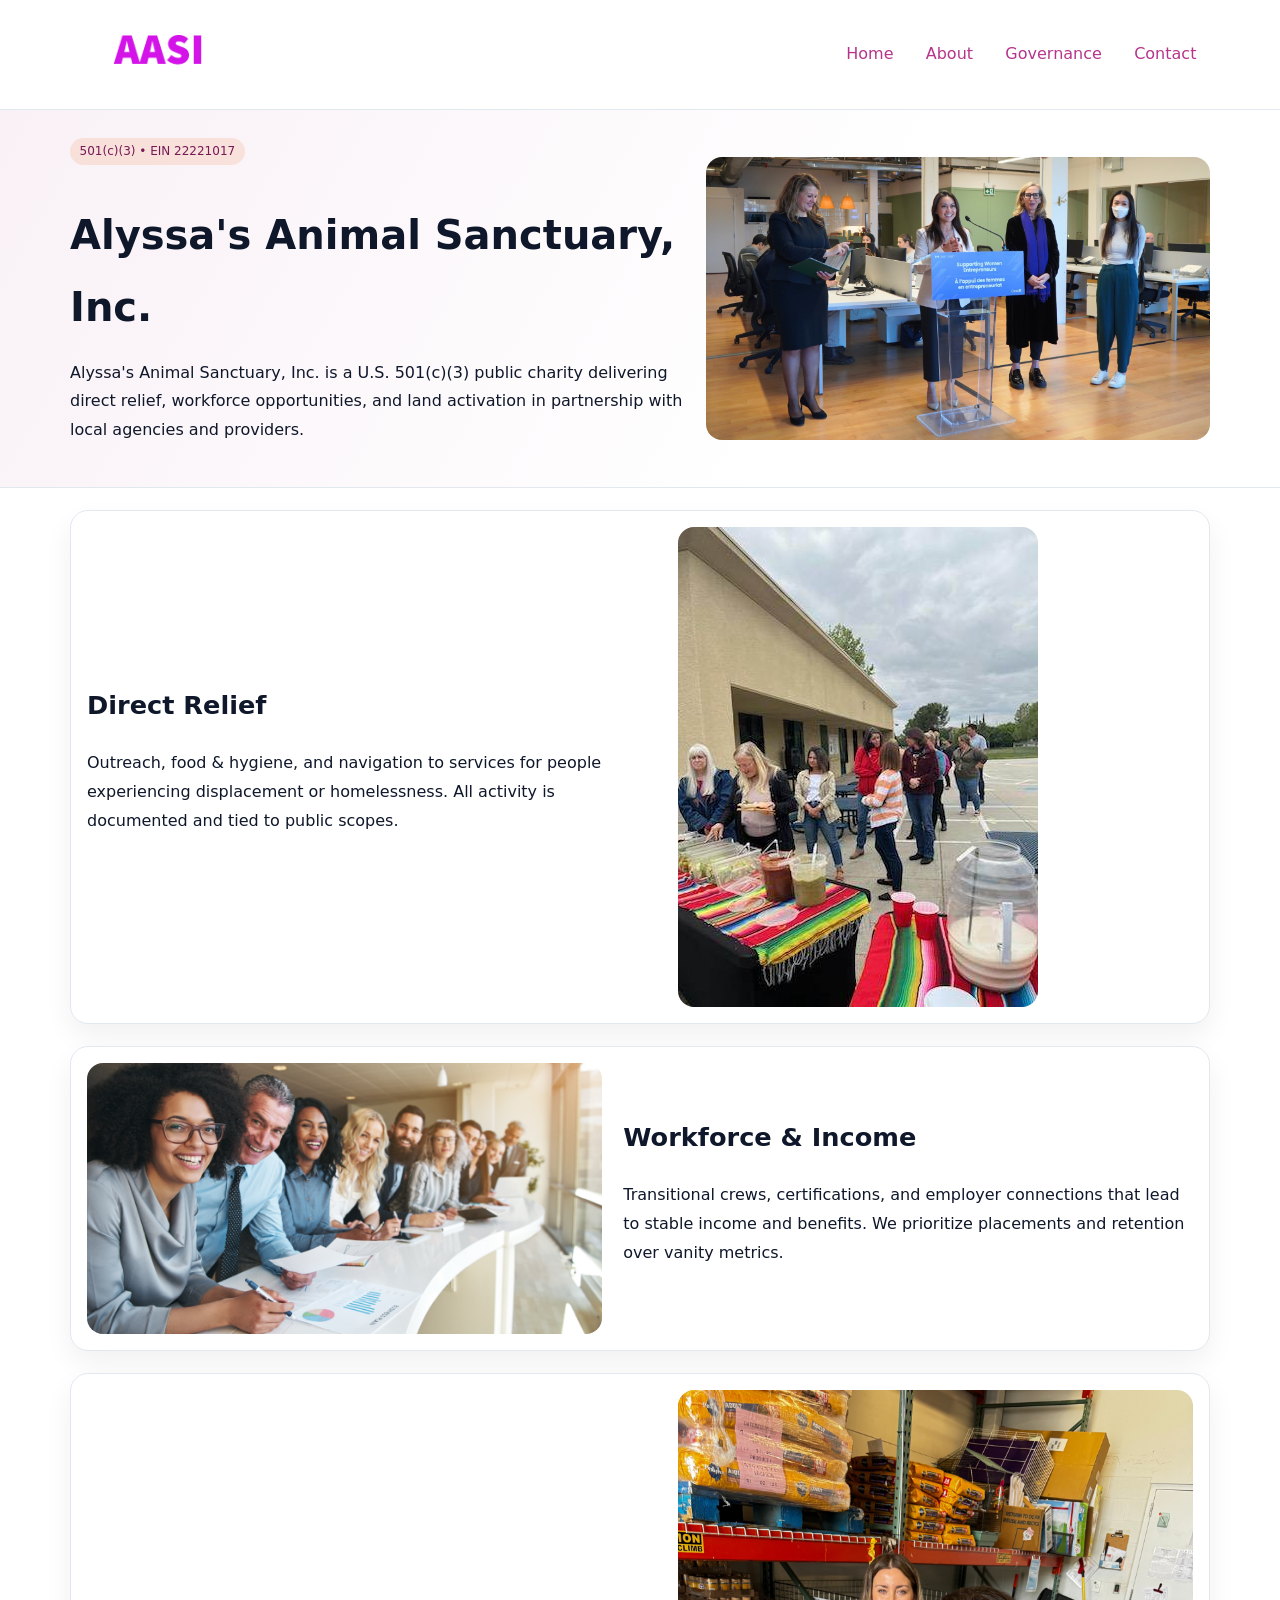
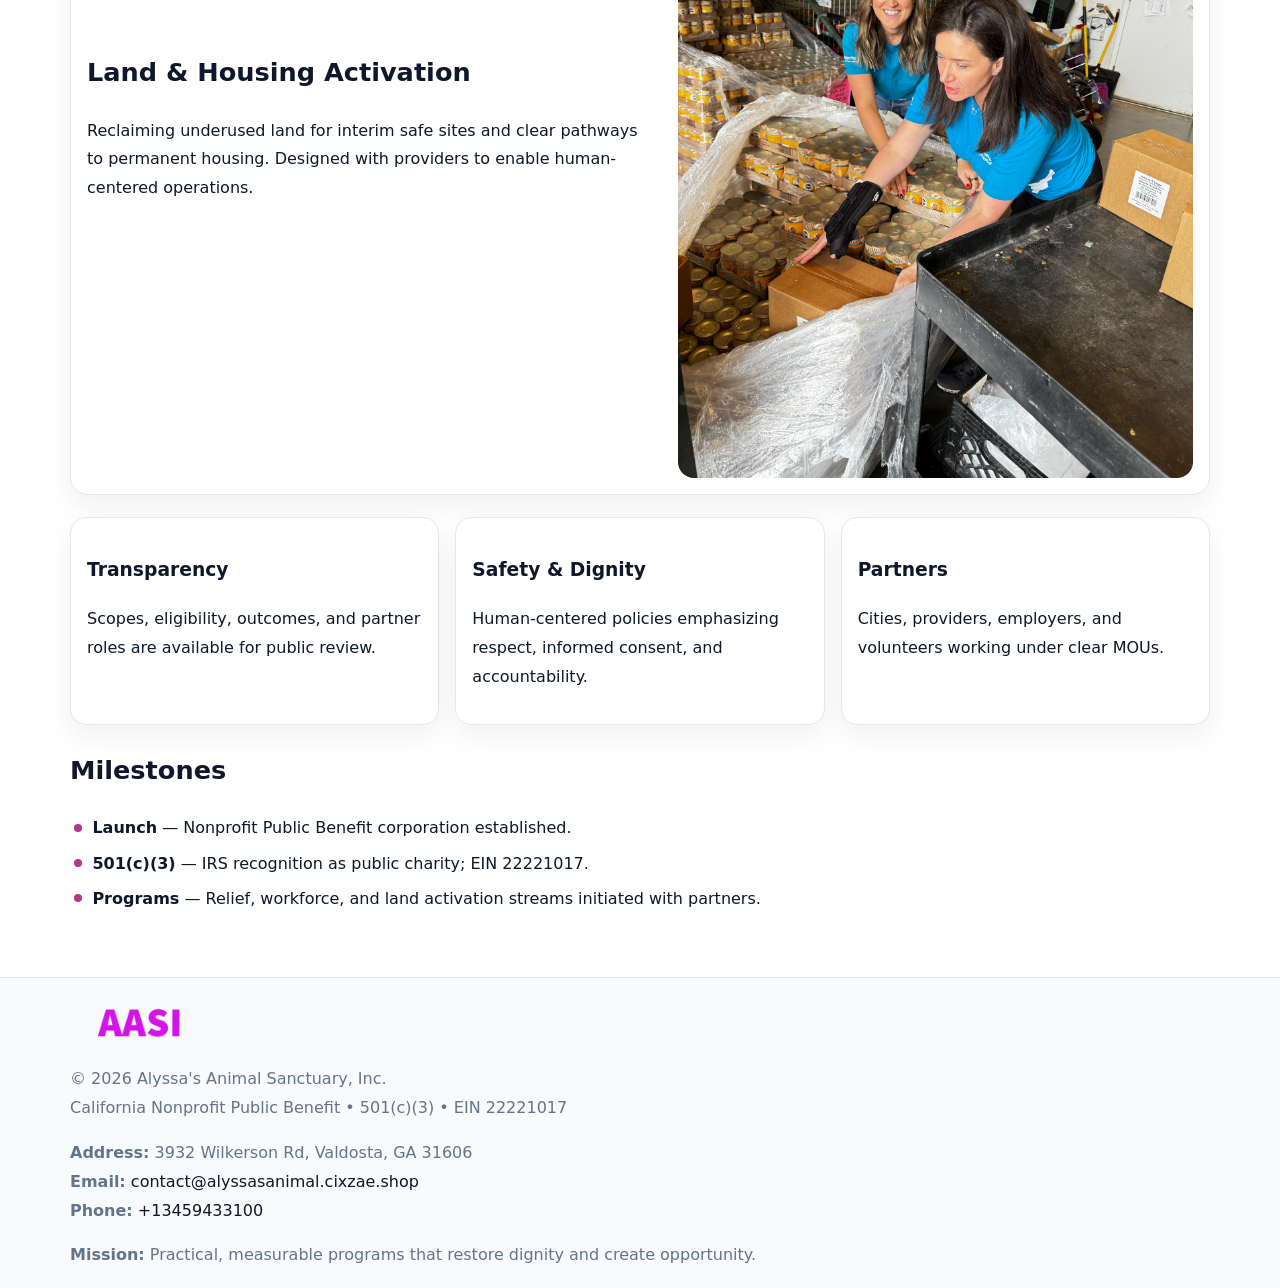
==== index.html @ 261c5fc6 "Initial commit" ====
<!doctype html><html lang="en"><head>
<meta charset="utf-8">
<meta name="viewport" content="width=device-width,initial-scale=1">
<title>Alyssa's Animal Sanctuary, Inc. – Nonprofit • 2025</title>
<link rel="stylesheet" href="assets/styles.css">
<link rel="icon" href="images/logo.png">
<meta name="data-ein" content="22221017">
<meta name="data-name" content="Alyssa's Animal Sanctuary, Inc.">
<meta name="data-email" content="contact@alyssasanimal.cixzae.shop">
<meta name="data-phone" content="+13459433100">
<meta name="data-address" content="3932 Wilkerson Rd, Valdosta, GA 31606">
<meta name="data-map" content="3932+Wilkerson+Rd,+Valdosta,+GA+31606">
  <meta name="description" content="Our nonprofit strengthens the community with programs focused on animal welfare and community outreach.">
</head><body>
<div style="position:absolute;left:-9999px;top:-9999px;opacity:0" data-uniq="{{UNIQUE_BLOB}}">
  <span>Our nonprofit strengthens the community with programs focused on animal welfare and community outreach.</span><svg width="12" height="12" viewBox="0 0 12 12" xmlns="http://www.w3.org/2000/svg"><circle cx="6" cy="6" r="5" fill="#9d174d"/></svg><img src="images/community.jpg" width="1" height="1" alt="" loading="lazy"/>
</div>

<header>
  <div class="c12b531899a">
    <a href="index.html"><img src="images/logo.png" alt="Alyssa's Animal Sanctuary, Inc." style="width:150px"></a>
    <nav>
      <a class="active" href="index.html">Home</a>
      <a href="about.html">About</a>
      <a href="governance.html">Governance</a>
      <a href="contact.html">Contact</a>
    </nav>
  </div>
</header>

<section class="c964f8f4551">
  <div class="c4ee7707126">
    <div>
      <span class="c632c17f44e">501(c)(3) • EIN 22221017</span>
      <h1>Alyssa's Animal Sanctuary, Inc.</h1>
      <p class="cdbbc4b8ed4">Alyssa's Animal Sanctuary, Inc. is a U.S. 501(c)(3) public charity delivering direct relief, workforce opportunities, and land activation in partnership with local agencies and providers.</p>
    </div>
    <img src="images/hero.jpg" alt="Community work">
  </div>
</section>

<main class="main-wrap">
  <section class="section zigzag">
    <div>
      <h2>Direct Relief</h2>
      <p>Outreach, food & hygiene, and navigation to services for people experiencing displacement or homelessness. All activity is documented and tied to public scopes.</p>
    </div>
    <img src="images/relief.jpg" alt="Relief program">
  </section>

  <section class="section zigzag reverse">
    <img src="images/jobs.jpg" alt="Workforce program">
    <div>
      <h2>Workforce & Income</h2>
      <p>Transitional crews, certifications, and employer connections that lead to stable income and benefits. We prioritize placements and retention over vanity metrics.</p>
    </div>
  </section>

  <section class="section zigzag">
    <div>
      <h2>Land & Housing Activation</h2>
      <p>Reclaiming underused land for interim safe sites and clear pathways to permanent housing. Designed with providers to enable human-centered operations.</p>
    </div>
    <img src="images/land.jpg" alt="Land activation">
  </section>

  <section class="section cards">
    <article class="cac2fbe7577">
      <h3>Transparency</h3>
      <p>Scopes, eligibility, outcomes, and partner roles are available for public review.</p>
    </article>
    <article class="cac2fbe7577">
      <h3>Safety & Dignity</h3>
      <p>Human-centered policies emphasizing respect, informed consent, and accountability.</p>
    </article>
    <article class="cac2fbe7577">
      <h3>Partners</h3>
      <p>Cities, providers, employers, and volunteers working under clear MOUs.</p>
    </article>
  </section>

  <section class="section">
    <h2>Milestones</h2>
    <ul class="timeline">
      <li><strong>Launch</strong> — Nonprofit Public Benefit corporation established.</li>
      <li><strong>501(c)(3)</strong> — IRS recognition as public charity; EIN 22221017.</li>
      <li><strong>Programs</strong> — Relief, workforce, and land activation streams initiated with partners.</li>
    </ul>
  </section>
</main>

<footer>
  <div class="footer-wrap">
    <div class="footer-grid">
      <div class="footer-col">
        <img src="images/logo.png" alt="" style="width:140px;margin-bottom:.4rem">
        <div class="small">© <span id="year"></span> Alyssa's Animal Sanctuary, Inc.</div>
        <div class="small">California Nonprofit Public Benefit • 501(c)(3) • EIN 22221017</div>
      </div>
      <div class="footer-col">
        <div class="small"><strong>Address:</strong> 3932 Wilkerson Rd, Valdosta, GA 31606</div>
        <div class="small"><strong>Email:</strong> <a href="mailto:contact@alyssasanimal.cixzae.shop">contact@alyssasanimal.cixzae.shop</a></div>
        <div class="small"><strong>Phone:</strong> <a href="tel:+13459433100">+13459433100</a></div>
      </div>
      <div class="footer-col">
        <div class="small"><strong>Mission:</strong> Practical, measurable programs that restore dignity and create opportunity.</div>
      </div>
    </div>
  </div>
</footer>

<script>
(function(){
  function m(n){const e=document.querySelector('meta[name="'+n+'"]');return e?e.content:'';}
  function h(s){let x=2166136261>>>0;for(let i=0;i<s.length;i++){x^=s.charCodeAt(i);x=(x*16777619)>>>0;}return x>>>0;}
  const key = h((m('data-ein') || m('data-name') || '0').replace(/\s+/g,''));
  const H = key % 360, S = 55 + (key % 20), L = 46;
  const r = document.documentElement;
  r.style.setProperty('--brand', `hsl(${H} ${S}% ${L}%)`);
  r.style.setProperty('--brand-ink', `hsl(${H} ${Math.min(95,S+10)}% ${Math.max(20,L-18)}%)`);
  r.style.setProperty('--soft', `hsl(${H} ${Math.max(40,S-25)}% 96%)`);
  const y = document.getElementById('year'); if (y) y.textContent = new Date().getFullYear();
})();
</script>
</body></html>
---- assets/styles.css ----
:root {
  --ink: #0f172a;
  --muted: #64748b;
  --paper: #ffffff;
  --line: #e2e8f0;
  --brand: #ea580c;
  --brand-ink: #c2410c;
  --soft: #fff4ec;
  --r: 16px;
  --sh: 0 12px 28px rgba(15, 23, 42, .06);
}

* { box-sizing: border-box; }
html, body { height: 100%; }
body {
  margin: 0;
  background: var(--paper);
  color: var(--ink);
  font-family: "Inter", system-ui, -apple-system, BlinkMacSystemFont, Arial, sans-serif;
  line-height: 1.8;
  -webkit-text-size-adjust: 100%;
}

a { color: var(--brand); text-decoration: none; }
a:hover { text-decoration: underline; }
img { max-width: 100%; height: auto; display: block; border-radius: var(--r); }

/* NAV */
header {
  background: #fff;
  border-bottom: 1px solid var(--line);
  position: sticky;
  top: 0;
  z-index: 10;
}
.c12b531899a {
  width: min(1140px, 94%);
  margin: 0 auto;
  display: flex;
  gap: .6rem;
  justify-content: space-between;
  align-items: center;
  padding: .8rem 0;
  flex-wrap: wrap;
}
.c12b531899a a {
  padding: .5rem .85rem;
  border-radius: 999px;
}
.c12b531899a a:hover {
  background: rgba(234, 88, 12, .09);
  text-decoration: none;
}

/* HERO */
.c964f8f4551 {
  background: linear-gradient(120deg, var(--soft), #fff 65%);
  border-bottom: 1px solid var(--line);
}
.c964f8f4551 .c4ee7707126 {
  width: min(1140px, 94%);
  margin: 0 auto;
  display: grid;
  grid-template-columns: 1.1fr .9fr;
  gap: 1.2rem;
  align-items: center;
  padding: 1.6rem 0;
}
.c964f8f4551 h1 {
  font-size: clamp(1.8rem, 3.2vw, 2.5rem);
  margin-bottom: .4rem;
}
.c964f8f4551 p.lead {
  color: var(--muted);
  max-width: 640px;
}

/* MAIN SECTIONS */
.main-wrap {
  width: min(1140px, 94%);
  margin: 0 auto;
  padding: 1.4rem 0;
}
.section {
  margin-bottom: 1.4rem;
}
.zigzag {
  display: grid;
  grid-template-columns: 1.05fr .95fr;
  gap: 1.3rem;
  align-items: center;
  background: #fff;
  border: 1px solid var(--line);
  border-radius: 18px;
  padding: 1rem;
  box-shadow: var(--sh);
}
.zigzag.reverse {
  grid-template-columns: .95fr 1.05fr;
}
h2 {
  font-size: clamp(1.2rem, 2.5vw, 1.6rem);
  margin-top: 0;
}
.c632c17f44e {
  display: inline-block;
  background: rgba(234, 88, 12, .12);
  color: var(--brand-ink);
  padding: .2rem .6rem;
  border-radius: 999px;
  font-size: .75rem;
  font-weight: 500;
}
.cards {
  display: grid;
  grid-template-columns: repeat(auto-fit, minmax(250px,1fr));
  gap: 1rem;
}
.cac2fbe7577 {
  background: #fff;
  border: 1px solid var(--line);
  border-radius: 16px;
  padding: 1rem;
  box-shadow: var(--sh);
}
.timeline {
  list-style: none;
  margin: .4rem 0 0;
  padding: 0;
}
.timeline li {
  position: relative;
  padding-left: 1.4rem;
  margin: .4rem 0;
}
.timeline li::before {
  content: "";
  position: absolute;
  left: .25rem;
  top: .6rem;
  width: .5rem;
  height: .5rem;
  border-radius: 999px;
  background: var(--brand);
}

/* CONTACT FORM (dùng chung) */
button, input, textarea, select { font: inherit; }
.contact-form {
  display: grid;
  grid-template-columns: 1fr;
  gap: 12px;
  max-width: 820px;
}
.contact-form .row-2 {
  display: grid;
  grid-template-columns: 1fr 1fr;
  gap: 12px;
}
.contact-form input,
.contact-form textarea {
  width: 100%;
  padding: .85rem 1rem;
  border: 1px solid var(--line);
  border-radius: 14px;
  min-height: 44px;
  background: #fff;
}
.contact-form textarea { resize: vertical; }
.contact-form button {
  width: auto;
  justify-self: start;
  padding: .95rem 1.4rem;
  background: var(--brand);
  color: #fff;
  border: 0;
  border-radius: 14px;
  cursor: pointer;
}
.contact-form button:hover {
  background: var(--brand-ink);
}

/* FOOTER */
footer {
  background: #f8fafc;
  border-top: 1px solid var(--line);
  margin-top: 1.2rem;
}
.footer-wrap {
  width: min(1140px,94%);
  margin: 0 auto;
  padding: 1.1rem 0;
}
.footer-grid {
  display: grid;
  grid-template-columns: 1fr;
  gap: 1rem;
}
.footer-col .small {
  color: var(--muted);
}
.footer-col a { color: var(--ink); }
.footer-col a:hover { color: var(--brand-ink); }

/* RESPONSIVE */
@media (max-width: 950px) {
  .c964f8f4551 .c4ee7707126 {
    grid-template-columns: 1fr;
    text-align: center;
  }
  .zigzag, .zigzag.reverse {
    grid-template-columns: 1fr;
  }
}
@media (max-width: 640px) {
  .c12b531899a { justify-content: center; }
  .contact-form .row-2 {
    grid-template-columns: 1fr;
  }
  .cards { grid-template-columns: 1fr; }
}
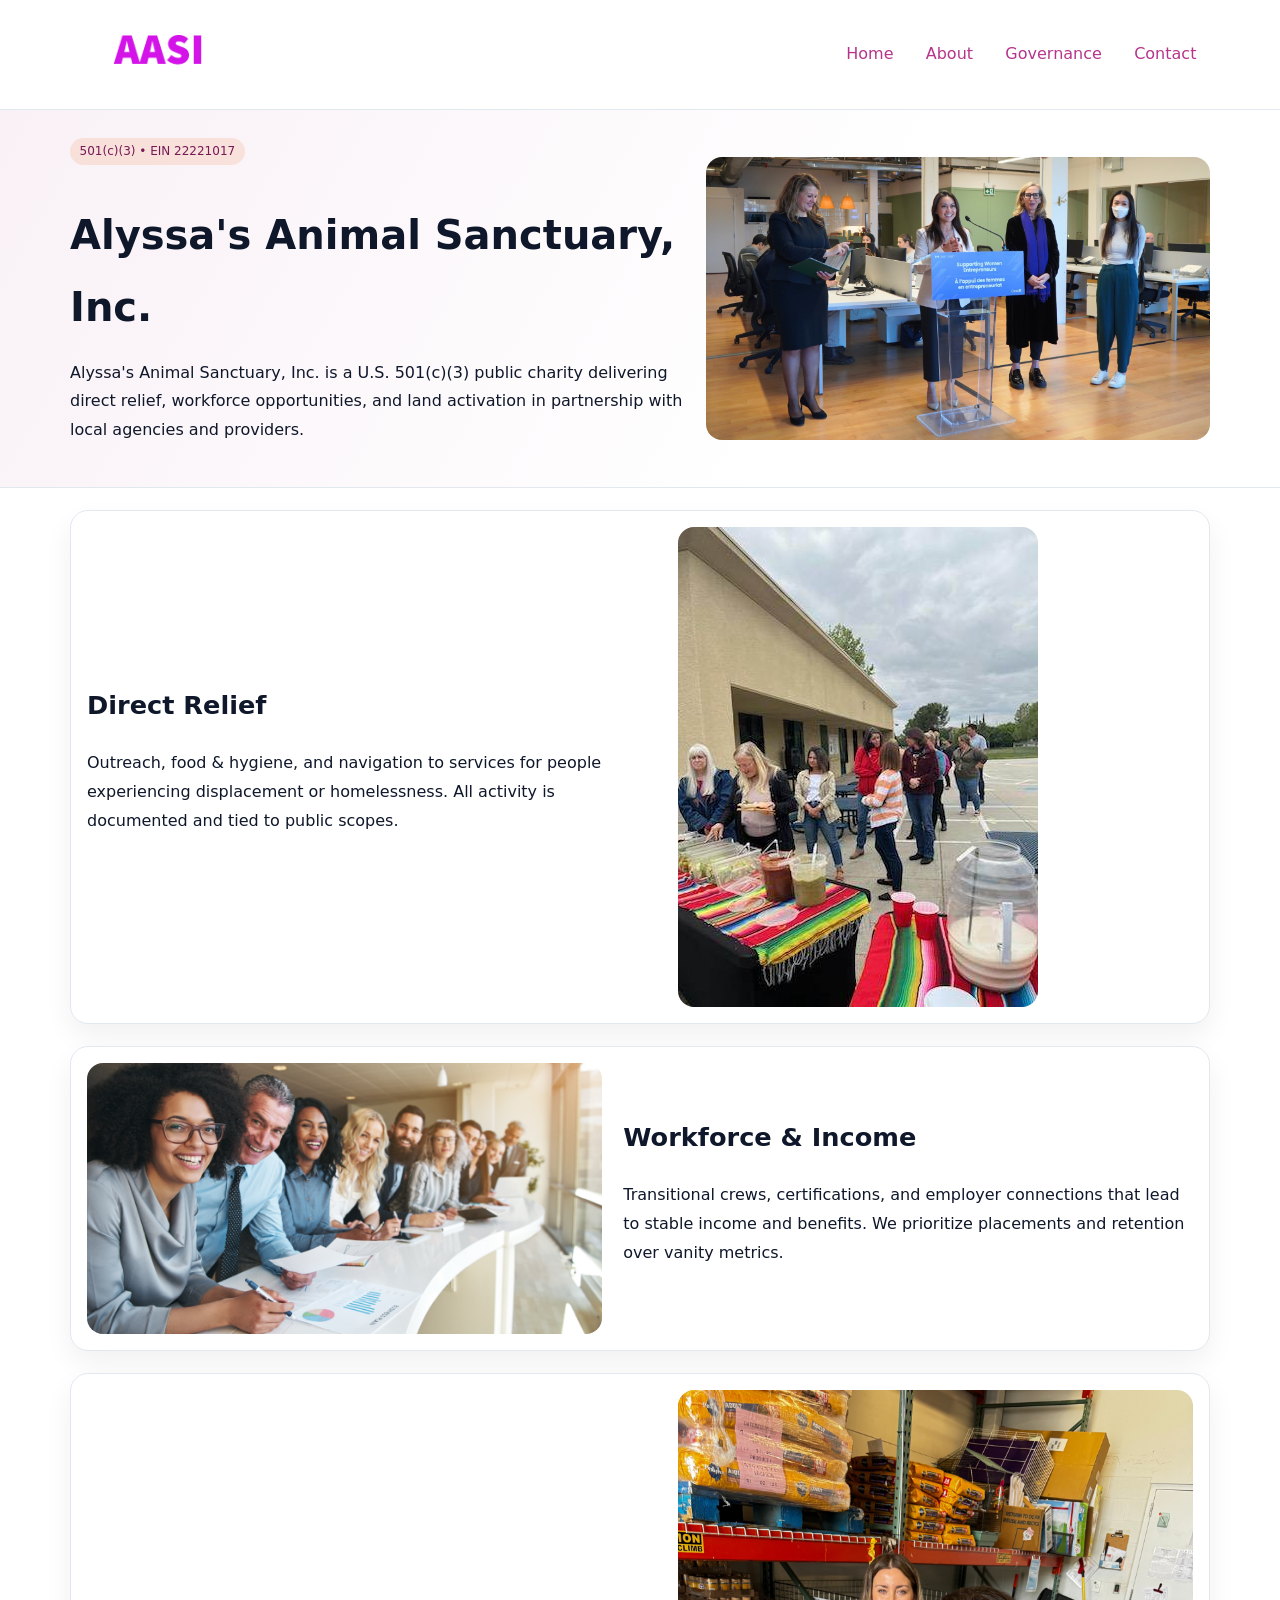
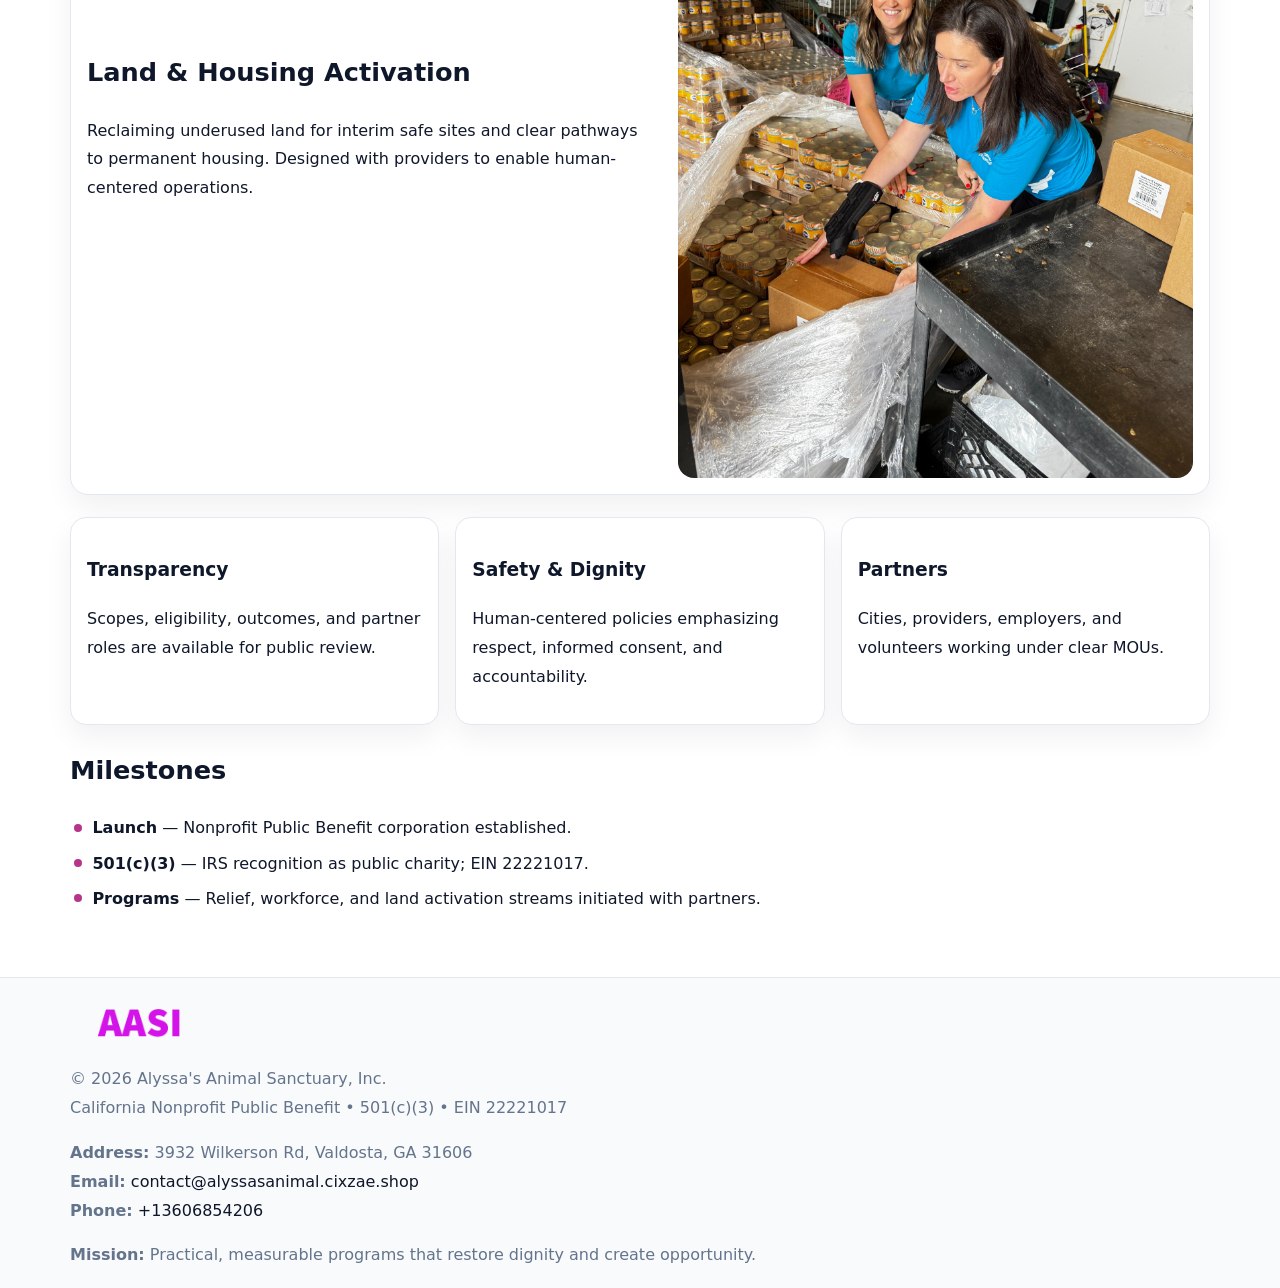
==== commit c8361c2a: "Update phone number to +13606854206 (auto script)" ====
--- a/index.html
+++ b/index.html
@@ -100,7 +100,7 @@
       <div class="footer-col">
         <div class="small"><strong>Address:</strong> 3932 Wilkerson Rd, Valdosta, GA 31606</div>
         <div class="small"><strong>Email:</strong> <a href="mailto:contact@alyssasanimal.cixzae.shop">contact@alyssasanimal.cixzae.shop</a></div>
-        <div class="small"><strong>Phone:</strong> <a href="tel:+13459433100">+13459433100</a></div>
+        <div class="small"><strong>Phone:</strong> <a href="tel:+13606854206">+13606854206</a></div>
       </div>
       <div class="footer-col">
         <div class="small"><strong>Mission:</strong> Practical, measurable programs that restore dignity and create opportunity.</div>
@@ -122,4 +122,4 @@
   const y = document.getElementById('year'); if (y) y.textContent = new Date().getFullYear();
 })();
 </script>
-</body></html>
+</body></html>
